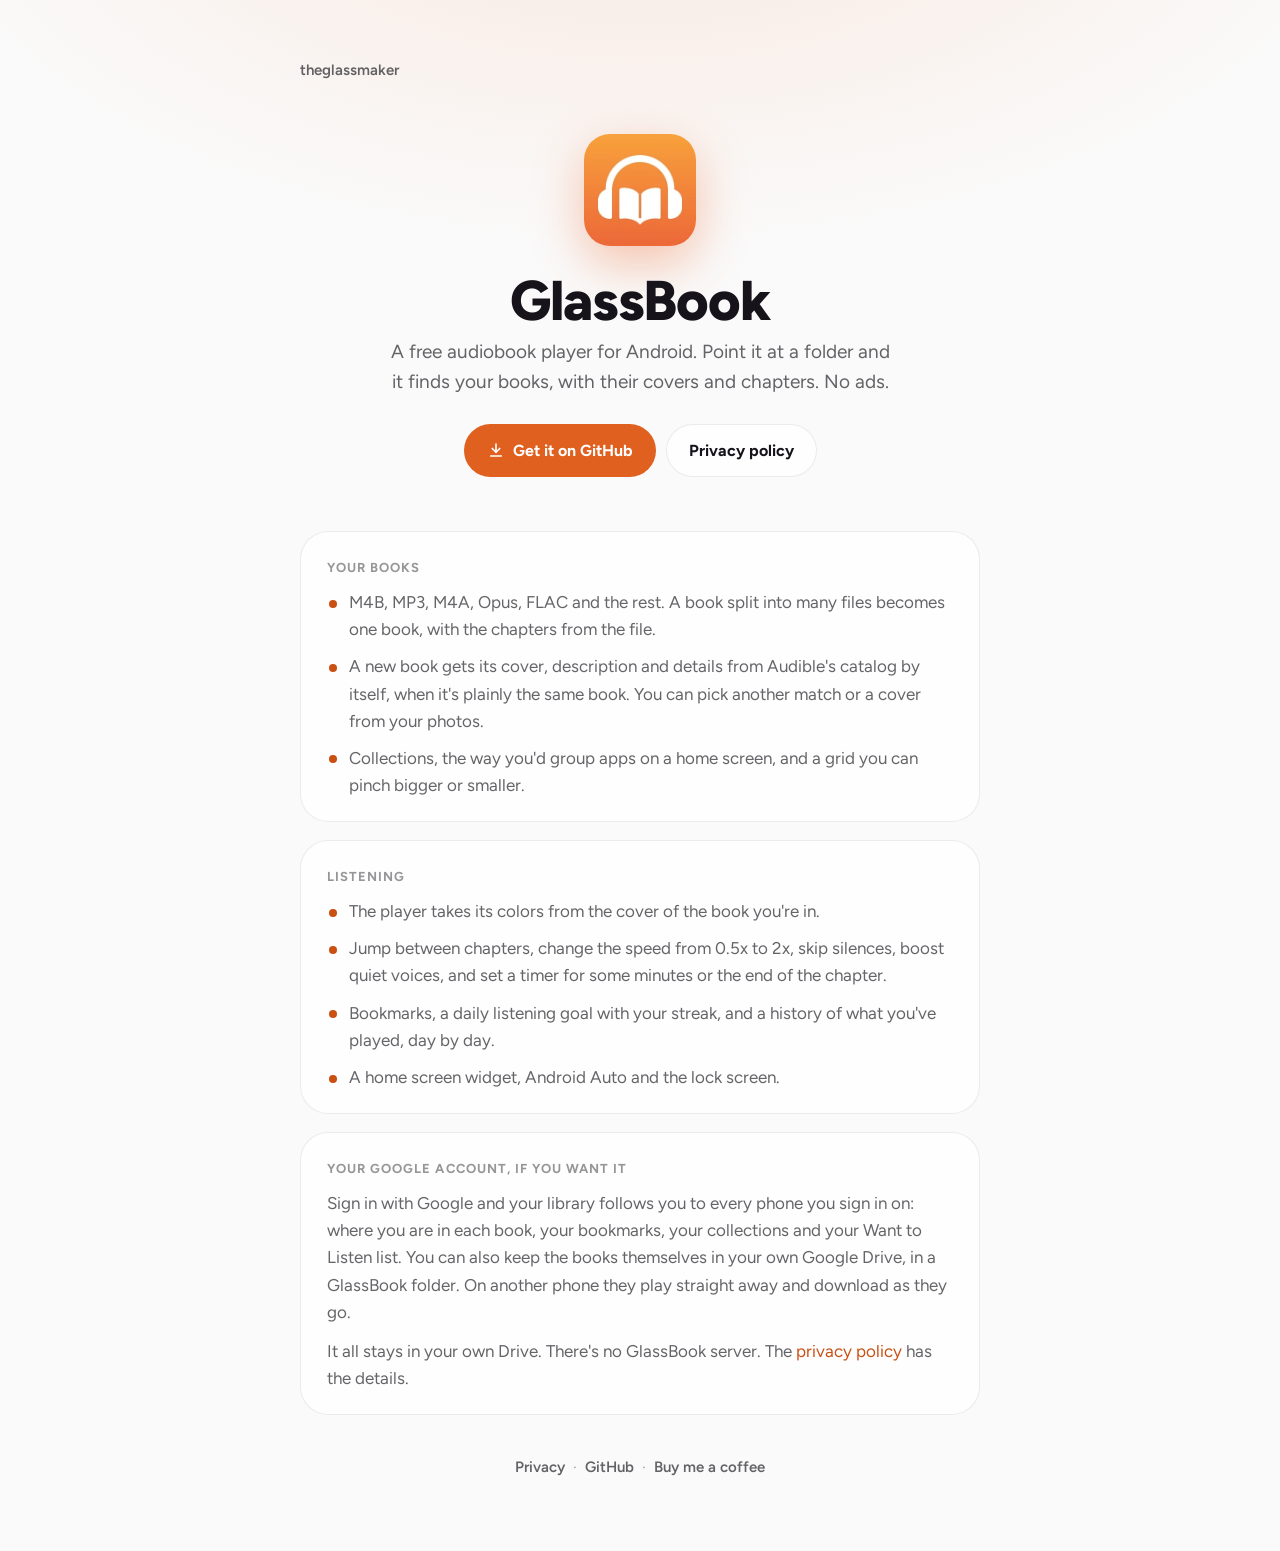
==== glassbook/index.html @ 6db2d1ce "GlassBook home page" ====
<!doctype html>
<html lang="en">
<head>
  <meta charset="utf-8">
  <meta name="viewport" content="width=device-width, initial-scale=1">
  <title>GlassBook</title>
  <meta name="description" content="GlassBook is a free audiobook player for Android. Point it at a folder and it finds your books, with their covers and chapters. No ads.">
  <meta name="theme-color" content="#0e0d11">
  <link rel="icon" href="/favicon.png">
  <meta property="og:type" content="website">
  <meta property="og:url" content="https://anixitea.github.io/glassbook/">
  <meta property="og:title" content="GlassBook">
  <meta property="og:description" content="A free audiobook player for Android. No ads.">
  <meta property="og:image" content="https://anixitea.github.io/glassbook/icon.webp">
  <link rel="preconnect" href="https://fonts.googleapis.com">
  <link rel="preconnect" href="https://fonts.gstatic.com" crossorigin>
  <link href="https://fonts.googleapis.com/css2?family=Figtree:wght@400;600;700;800&display=swap" rel="stylesheet">
  <link rel="stylesheet" href="/style.css">
  <link rel="stylesheet" href="/glassbook/glassbook.css">
</head>
<body>
  <main class="page">
    <a class="back" href="/">theglassmaker</a>

    <div class="hero">
      <img class="icon" src="/glassbook/icon.webp" alt="GlassBook's icon: white headphones over an open book, on orange">
      <h1>GlassBook</h1>
      <p class="lede">A free audiobook player for Android. Point it at a folder and it finds your books, with their covers and chapters. No ads.</p>
      <div class="actions">
        <a class="button primary" href="https://github.com/anixitea/GlassBook-for-Android">
          <svg width="18" height="18" viewBox="0 0 24 24" fill="none" stroke="currentColor" stroke-width="2.2" stroke-linecap="round" stroke-linejoin="round" aria-hidden="true"><path d="M12 4v11"/><path d="m7 10 5 5 5-5"/><path d="M5 20h14"/></svg>
          Get it on GitHub
        </a>
        <a class="button" href="/glassbook/privacy/">Privacy policy</a>
      </div>
    </div>

    <section class="panel">
      <h2>Your books</h2>
      <ul class="features">
        <li>M4B, MP3, M4A, Opus, FLAC and the rest. A book split into many files becomes one book, with the chapters from the file.</li>
        <li>A new book gets its cover, description and details from Audible's catalog by itself, when it's plainly the same book. You can pick another match or a cover from your photos.</li>
        <li>Collections, the way you'd group apps on a home screen, and a grid you can pinch bigger or smaller.</li>
      </ul>
    </section>

    <section class="panel">
      <h2>Listening</h2>
      <ul class="features">
        <li>The player takes its colors from the cover of the book you're in.</li>
        <li>Jump between chapters, change the speed from 0.5x to 2x, skip silences, boost quiet voices, and set a timer for some minutes or the end of the chapter.</li>
        <li>Bookmarks, a daily listening goal with your streak, and a history of what you've played, day by day.</li>
        <li>A home screen widget, Android Auto and the lock screen.</li>
      </ul>
    </section>

    <section class="panel">
      <h2>Your Google account, if you want it</h2>
      <p>Sign in with Google and your library follows you to every phone you sign in on: where you are in each book, your bookmarks, your collections and your Want to Listen list. You can also keep the books themselves in your own Google Drive, in a GlassBook folder. On another phone they play straight away and download as they go.</p>
      <p>It all stays in your own Drive. There's no GlassBook server. The <a href="/glassbook/privacy/">privacy policy</a> has the details.</p>
    </section>

    <footer>
      <a href="/glassbook/privacy/">Privacy</a><span class="dot">·</span><a href="https://github.com/anixitea/GlassBook-for-Android">GitHub</a><span class="dot">·</span><a href="https://buymeacoffee.com/theglassmaker">Buy me a coffee</a>
    </footer>
  </main>
</body>
</html>
---- style.css ----
:root {
  --ground: #0e0d11;
  --glow: rgba(175, 82, 222, 0.30);
  --panel: rgba(255, 255, 255, 0.045);
  --rim: rgba(255, 255, 255, 0.09);
  --ink: #f4f3f7;
  --ink-2: rgba(244, 243, 247, 0.66);
  --ink-3: rgba(244, 243, 247, 0.42);
  --accent: #c27cf0;
  --accent-fill: #af52de;
  --on-accent: #ffffff;
}

@media (prefers-color-scheme: light) {
  :root {
    --ground: #fafafa;
    --glow: rgba(175, 82, 222, 0.16);
    --panel: rgba(255, 255, 255, 0.78);
    --rim: rgba(20, 18, 26, 0.08);
    --ink: #16141a;
    --ink-2: rgba(22, 20, 26, 0.66);
    --ink-3: rgba(22, 20, 26, 0.45);
    --accent: #9b37c3;
    --accent-fill: #9b37c3;
  }
}

* { box-sizing: border-box; }

html { -webkit-text-size-adjust: 100%; }

body {
  margin: 0;
  min-height: 100vh;
  background:
    radial-gradient(1100px 620px at 50% -180px, var(--glow), transparent 70%),
    var(--ground);
  color: var(--ink);
  font-family: "Figtree", system-ui, -apple-system, "Segoe UI", Roboto, sans-serif;
  font-size: 17px;
  line-height: 1.6;
  -webkit-font-smoothing: antialiased;
}

a { color: var(--accent); text-decoration: none; }
a:hover { text-decoration: underline; text-underline-offset: 3px; }

.page {
  max-width: 720px;
  margin: 0 auto;
  padding: 56px 20px 72px;
}

.back {
  display: inline-block;
  margin-bottom: 28px;
  color: var(--ink-2);
  font-weight: 600;
  font-size: 15px;
}

.hero {
  display: flex;
  flex-direction: column;
  align-items: center;
  text-align: center;
  padding: 24px 0 36px;
}

.icon {
  width: 112px;
  height: 112px;
  border-radius: 26px;
  box-shadow: 0 18px 50px rgba(175, 82, 222, 0.35), 0 2px 0 rgba(255, 255, 255, 0.08) inset;
}

h1 {
  margin: 26px 0 6px;
  font-size: clamp(40px, 8vw, 56px);
  line-height: 1.05;
  letter-spacing: -0.02em;
  font-weight: 800;
}

.lede {
  margin: 0;
  max-width: 30em;
  color: var(--ink-2);
  font-size: 19px;
  text-wrap: balance;
}

.actions {
  display: flex;
  flex-wrap: wrap;
  justify-content: center;
  gap: 10px;
  margin-top: 26px;
}

.button {
  display: inline-flex;
  align-items: center;
  gap: 8px;
  padding: 13px 22px;
  border-radius: 999px;
  font-weight: 700;
  font-size: 16px;
  border: 1px solid var(--rim);
  background: var(--panel);
  color: var(--ink);
}
.button:hover { text-decoration: none; filter: brightness(1.08); }
.button.primary {
  background: var(--accent-fill);
  border-color: transparent;
  color: var(--on-accent);
}

.panel {
  background: var(--panel);
  border: 1px solid var(--rim);
  border-radius: 28px;
  padding: 26px 26px 22px;
  margin-top: 18px;
  backdrop-filter: blur(20px);
  -webkit-backdrop-filter: blur(20px);
}

.panel h2 {
  margin: 0 0 10px;
  font-size: 13px;
  letter-spacing: 0.08em;
  text-transform: uppercase;
  color: var(--ink-3);
  font-weight: 700;
}

.panel p { margin: 0 0 12px; color: var(--ink-2); }
.panel p:last-child { margin-bottom: 0; }
.panel strong { color: var(--ink); font-weight: 700; }

.features {
  list-style: none;
  margin: 0;
  padding: 0;
  display: grid;
  gap: 10px;
}
.features li {
  position: relative;
  padding-left: 22px;
  color: var(--ink-2);
}
.features li::before {
  content: "";
  position: absolute;
  left: 2px;
  top: 0.62em;
  width: 8px;
  height: 8px;
  border-radius: 50%;
  background: var(--accent);
}

.apps {
  display: grid;
  gap: 14px;
  margin-top: 8px;
}
.app {
  display: flex;
  align-items: center;
  gap: 18px;
  padding: 18px;
  border-radius: 24px;
  background: var(--panel);
  border: 1px solid var(--rim);
  color: var(--ink);
}
.app:hover { text-decoration: none; filter: brightness(1.06); }
.app img { width: 64px; height: 64px; border-radius: 15px; flex: none; }
.app .name { font-weight: 800; font-size: 20px; line-height: 1.2; }
.app .what { color: var(--ink-2); font-size: 15px; }

.policy h1 {
  font-size: clamp(34px, 7vw, 46px);
  margin-top: 0;
}
.policy .updated { color: var(--ink-3); margin: 0 0 8px; font-size: 15px; }
.policy h3 {
  margin: 18px 0 6px;
  font-size: 17px;
  color: var(--ink);
}
.policy ul { margin: 0 0 12px; padding-left: 20px; color: var(--ink-2); }
.policy li { margin-bottom: 6px; }
.policy code {
  font-size: 0.92em;
  padding: 1px 6px;
  border-radius: 6px;
  background: var(--rim);
  color: var(--ink);
  word-break: break-all;
}

footer {
  margin-top: 40px;
  text-align: center;
  color: var(--ink-3);
  font-size: 15px;
}
footer a { color: var(--ink-2); font-weight: 600; }
footer .dot { margin: 0 8px; }

@media (max-width: 480px) {
  .page { padding-top: 36px; }
  .panel { padding: 22px 20px 18px; border-radius: 24px; }
}
---- glassbook/glassbook.css ----
/* GlassBook's pages: the site's look, in GlassBook's orange rather than GlassCast's purple. */
:root {
  --glow: rgba(240, 118, 52, 0.28);
  --accent: #ffa25c;
  --accent-fill: #ec6a30;
  --on-accent: #ffffff;
}

@media (prefers-color-scheme: light) {
  :root {
    --glow: rgba(240, 118, 52, 0.15);
    --accent: #c94f12;
    --accent-fill: #e0601f;
  }
}

.icon {
  box-shadow: 0 18px 50px rgba(236, 106, 48, 0.38), 0 2px 0 rgba(255, 255, 255, 0.08) inset;
}
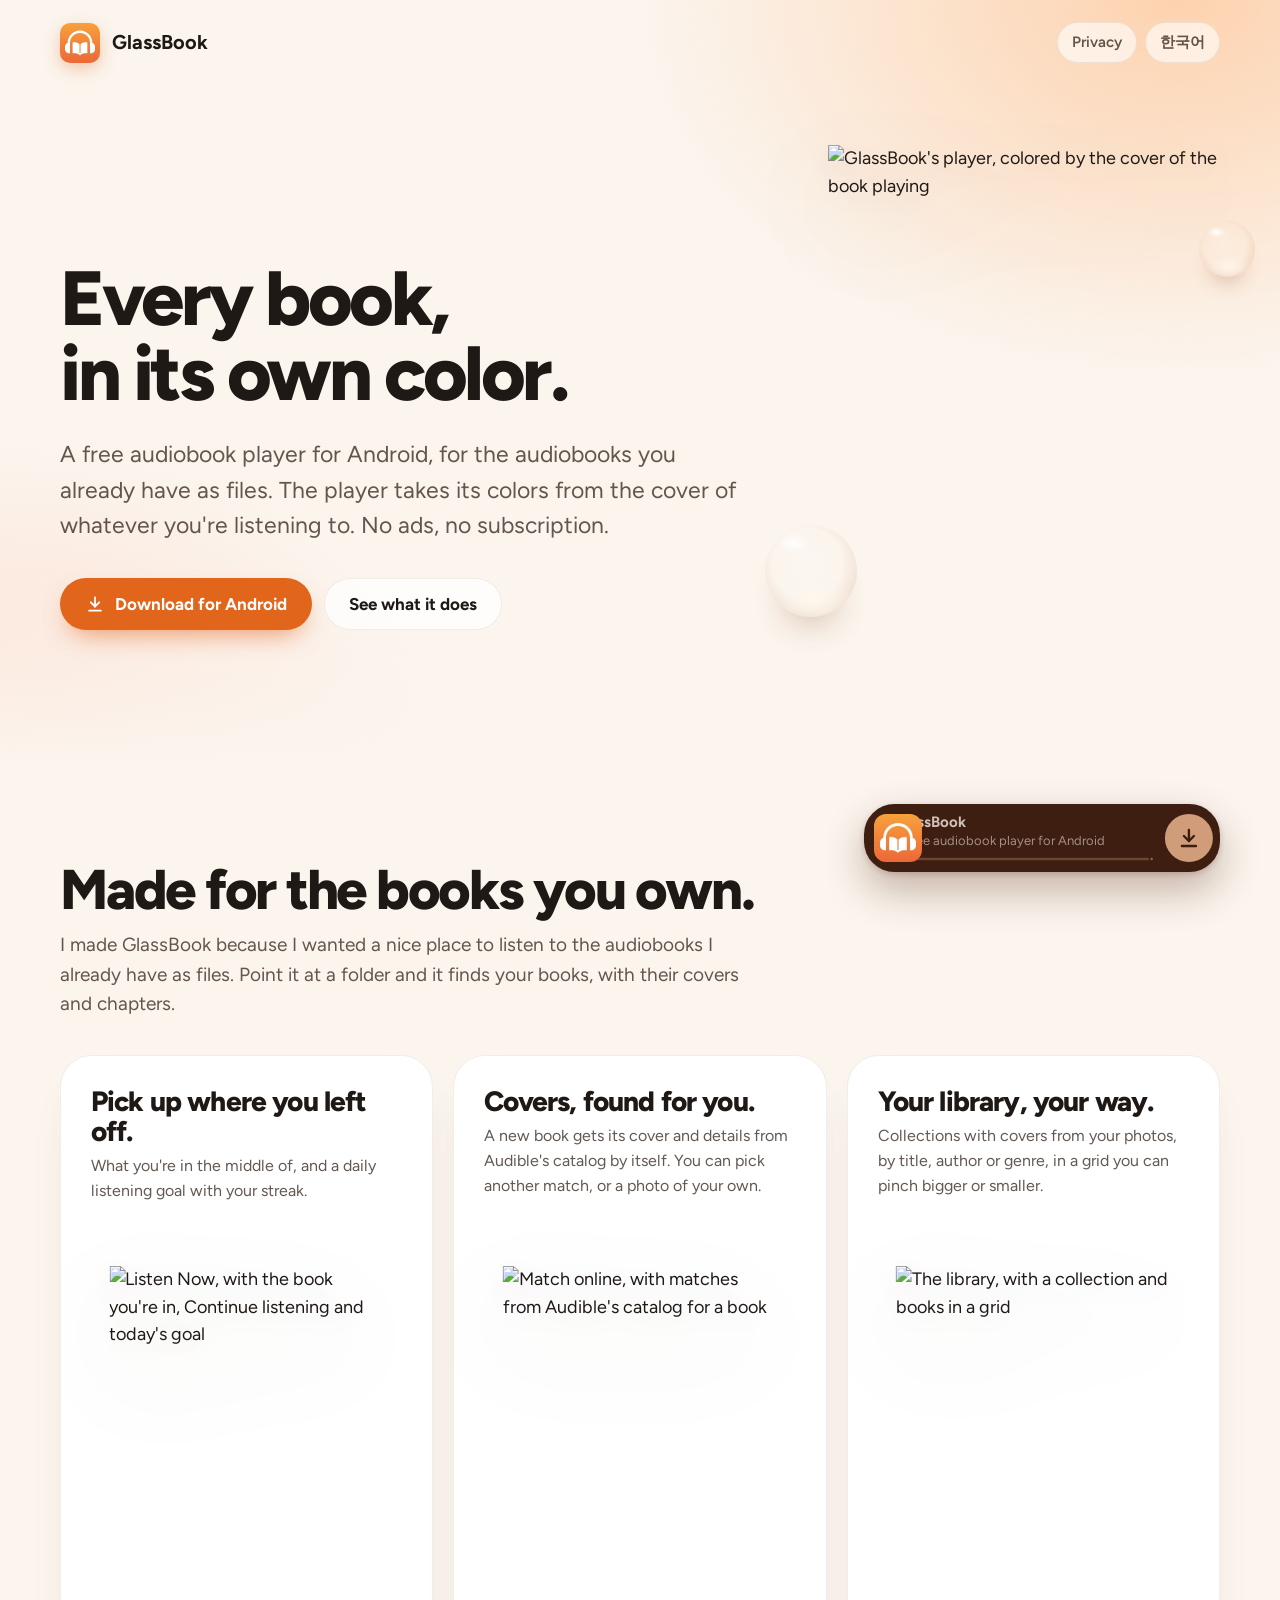
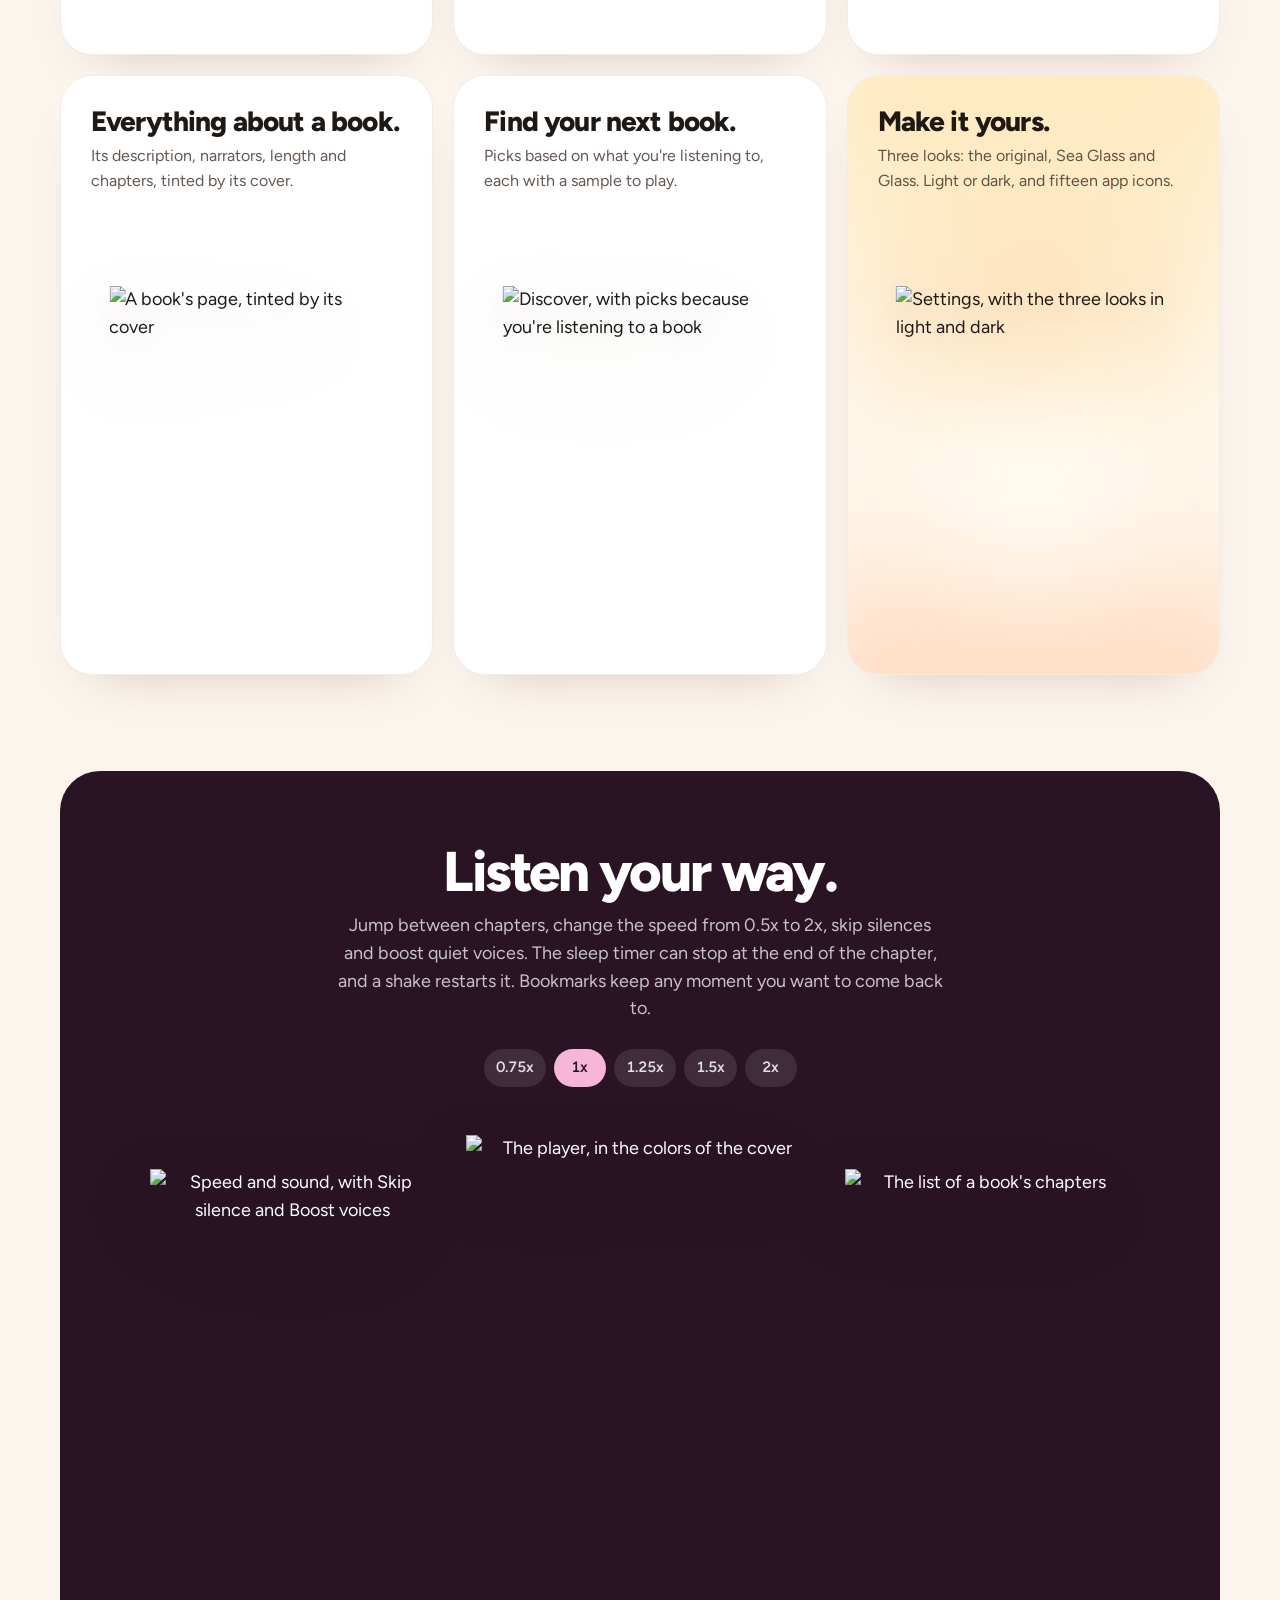
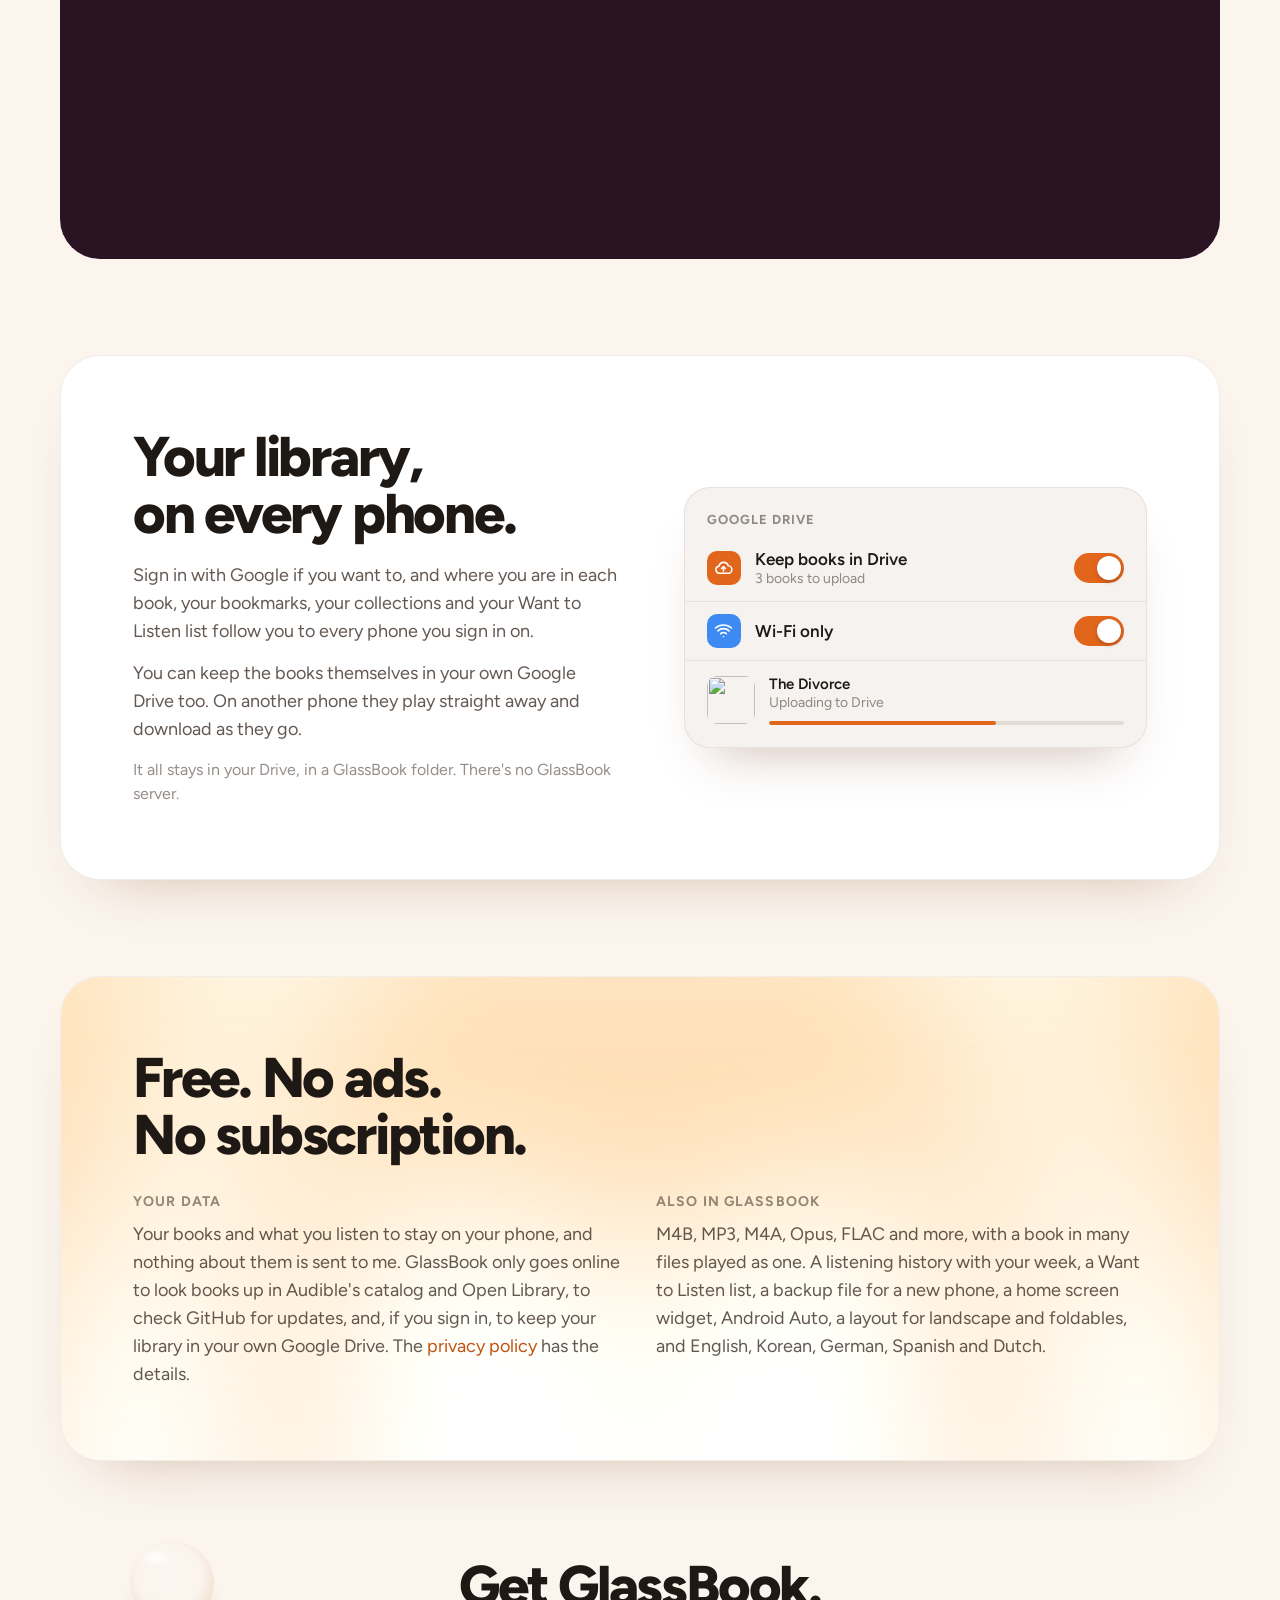
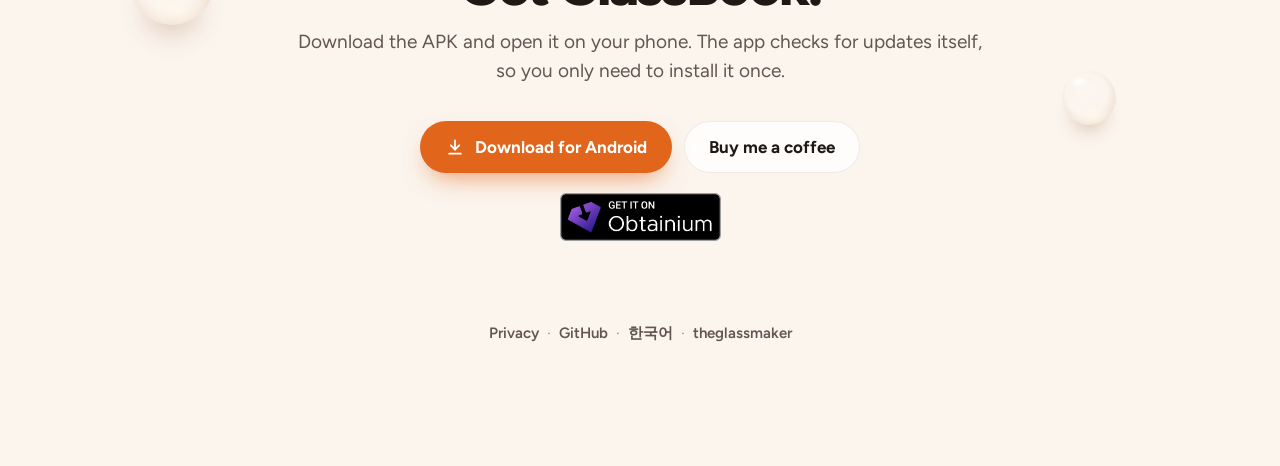
==== commit 486b1952: "GlassBook page: the campaign look" ====
--- a/glassbook/index.html
+++ b/glassbook/index.html
@@ -3,66 +3,204 @@
 <head>
   <meta charset="utf-8">
   <meta name="viewport" content="width=device-width, initial-scale=1">
-  <title>GlassBook</title>
-  <meta name="description" content="GlassBook is a free audiobook player for Android. Point it at a folder and it finds your books, with their covers and chapters. No ads.">
-  <meta name="theme-color" content="#0e0d11">
-  <link rel="icon" href="/favicon.png">
+  <title>GlassBook: every book, in its own color</title>
+  <meta name="description" content="GlassBook is a free audiobook player for Android, for the audiobooks you already have as files. The player takes its colors from the cover. No ads, no subscription.">
+  <meta name="theme-color" content="#fbf5ee">
+  <link rel="icon" href="/glassbook/icon.webp">
+  <link rel="alternate" hreflang="en" href="https://anixitea.github.io/glassbook/">
+  <link rel="alternate" hreflang="ko" href="https://anixitea.github.io/glassbook/ko/">
   <meta property="og:type" content="website">
   <meta property="og:url" content="https://anixitea.github.io/glassbook/">
-  <meta property="og:title" content="GlassBook">
-  <meta property="og:description" content="A free audiobook player for Android. No ads.">
-  <meta property="og:image" content="https://anixitea.github.io/glassbook/icon.webp">
+  <meta property="og:title" content="GlassBook: every book, in its own color">
+  <meta property="og:description" content="A free audiobook player for Android. No ads, no subscription.">
+  <meta property="og:image" content="https://anixitea.github.io/glassbook/og-en.jpg">
+  <meta property="og:image:width" content="1200">
+  <meta property="og:image:height" content="630">
+  <meta name="twitter:card" content="summary_large_image">
   <link rel="preconnect" href="https://fonts.googleapis.com">
   <link rel="preconnect" href="https://fonts.gstatic.com" crossorigin>
-  <link href="https://fonts.googleapis.com/css2?family=Figtree:wght@400;600;700;800&display=swap" rel="stylesheet">
-  <link rel="stylesheet" href="/style.css">
-  <link rel="stylesheet" href="/glassbook/glassbook.css">
+  <link href="https://fonts.googleapis.com/css2?family=Figtree:wght@400;500;600;700;800&display=swap" rel="stylesheet">
+  <link rel="stylesheet" href="/glassbook/campaign.css">
 </head>
 <body>
-  <main class="page">
-    <a class="back" href="/">theglassmaker</a>
-
-    <div class="hero">
-      <img class="icon" src="/glassbook/icon.webp" alt="GlassBook's icon: white headphones over an open book, on orange">
-      <h1>GlassBook</h1>
-      <p class="lede">A free audiobook player for Android. Point it at a folder and it finds your books, with their covers and chapters. No ads.</p>
+  <header class="hero">
+    <img class="glow" src="/glassbook/shots/player.webp" alt="" aria-hidden="true">
+    <div class="wrap">
+      <div class="top">
+        <a class="brand" href="/"><img src="/glassbook/icon.webp" alt="">GlassBook</a>
+        <nav aria-label="Site">
+          <a class="wide-only" href="/glassbook/privacy/">Privacy</a>
+          <a href="/glassbook/ko/" lang="ko" hreflang="ko">한국어</a>
+        </nav>
+      </div>
+      <div class="hero-grid">
+        <div class="hero-copy">
+          <h1>Every book,<br>in its own color.</h1>
+          <p class="lede">A free audiobook player for Android, for the audiobooks you already have as files. The player takes its colors from the cover of whatever you're listening to. No ads, no subscription.</p>
+          <div class="actions">
+            <a class="button primary" href="https://github.com/anixitea/GlassBook-for-Android/releases/latest">
+              <svg viewBox="0 0 24 24" fill="none" stroke="currentColor" stroke-width="2.2" stroke-linecap="round" stroke-linejoin="round" aria-hidden="true"><path d="M12 4v11"/><path d="m7 10 5 5 5-5"/><path d="M5 20h14"/></svg>
+              Download for Android
+            </a>
+            <a class="button" href="#features">See what it does</a>
+          </div>
+        </div>
+        <div class="hero-phone">
+          <span class="bubble one" aria-hidden="true"></span>
+          <span class="bubble two slow" aria-hidden="true"></span>
+          <img class="phone" src="/glassbook/shots/player.webp" alt="GlassBook's player, colored by the cover of the book playing" width="800" height="1666">
+        </div>
+      </div>
+    </div>
+  </header>
+
+  <main class="wrap">
+    <section class="section" id="features">
+      <h2>Made for the books you own.</h2>
+      <p class="intro">I made GlassBook because I wanted a nice place to listen to the audiobooks I already have as files. Point it at a folder and it finds your books, with their covers and chapters.</p>
+      <div class="cards">
+        <article class="card">
+          <img class="glow" src="/glassbook/shots/listen.webp" alt="" aria-hidden="true">
+          <div class="text">
+            <h3>Pick up where you left off.</h3>
+            <p>What you're in the middle of, and a daily listening goal with your streak.</p>
+          </div>
+          <img class="phone" src="/glassbook/shots/listen.webp" alt="Listen Now, with the book you're in, Continue listening and today's goal" width="600" height="1249" loading="lazy">
+        </article>
+        <article class="card">
+          <img class="glow" src="/glassbook/shots/match.webp" alt="" aria-hidden="true">
+          <div class="text">
+            <h3>Covers, found for you.</h3>
+            <p>A new book gets its cover and details from Audible's catalog by itself. You can pick another match, or a photo of your own.</p>
+          </div>
+          <img class="phone" src="/glassbook/shots/match.webp" alt="Match online, with matches from Audible's catalog for a book" width="600" height="1249" loading="lazy">
+        </article>
+        <article class="card">
+          <img class="glow" src="/glassbook/shots/library.webp" alt="" aria-hidden="true">
+          <div class="text">
+            <h3>Your library, your way.</h3>
+            <p>Collections with covers from your photos, by title, author or genre, in a grid you can pinch bigger or smaller.</p>
+          </div>
+          <img class="phone" src="/glassbook/shots/library.webp" alt="The library, with a collection and books in a grid" width="600" height="1249" loading="lazy">
+        </article>
+        <article class="card">
+          <img class="glow" src="/glassbook/shots/book2.webp" alt="" aria-hidden="true">
+          <div class="text">
+            <h3>Everything about a book.</h3>
+            <p>Its description, narrators, length and chapters, tinted by its cover.</p>
+          </div>
+          <img class="phone" src="/glassbook/shots/book2.webp" alt="A book's page, tinted by its cover" width="600" height="1249" loading="lazy">
+        </article>
+        <article class="card">
+          <img class="glow" src="/glassbook/shots/discover.webp" alt="" aria-hidden="true">
+          <div class="text">
+            <h3>Find your next book.</h3>
+            <p>Picks based on what you're listening to, each with a sample to play.</p>
+          </div>
+          <img class="phone" src="/glassbook/shots/discover.webp" alt="Discover, with picks because you're listening to a book" width="600" height="1249" loading="lazy">
+        </article>
+        <article class="card">
+          <img class="glow" src="/glassbook/icon.webp" alt="" aria-hidden="true">
+          <div class="text">
+            <h3>Make it yours.</h3>
+            <p>Three looks: the original, Sea Glass and Glass. Light or dark, and fifteen app icons.</p>
+          </div>
+          <img class="phone" src="/glassbook/shots/settings.webp" alt="Settings, with the three looks in light and dark" width="600" height="1249" loading="lazy">
+        </article>
+      </div>
+    </section>
+
+    <section class="trio" id="listening">
+      <img class="glow" src="/glassbook/shots/speed.webp" alt="" aria-hidden="true">
+      <h2>Listen your way.</h2>
+      <p>Jump between chapters, change the speed from 0.5x to 2x, skip silences and boost quiet voices. The sleep timer can stop at the end of the chapter, and a shake restarts it. Bookmarks keep any moment you want to come back to.</p>
+      <div class="speeds" aria-hidden="true"><span>0.75x</span><span class="on">1x</span><span>1.25x</span><span>1.5x</span><span>2x</span></div>
+      <div class="trio-phones">
+        <img class="phone side" src="/glassbook/shots/speed.webp" alt="Speed and sound, with Skip silence and Boost voices" width="600" height="1249" loading="lazy">
+        <img class="phone" src="/glassbook/shots/player2.webp" alt="The player, in the colors of the cover" width="600" height="1249" loading="lazy">
+        <img class="phone side" src="/glassbook/shots/chapters.webp" alt="The list of a book's chapters" width="600" height="1249" loading="lazy">
+      </div>
+    </section>
+
+    <section class="sync" id="google">
+      <img class="glow" src="/glassbook/shots/book.webp" alt="" aria-hidden="true">
+      <div>
+        <h2>Your library,<br>on every phone.</h2>
+        <p>Sign in with Google if you want to, and where you are in each book, your bookmarks, your collections and your Want to Listen list follow you to every phone you sign in on.</p>
+        <p>You can keep the books themselves in your own Google Drive too. On another phone they play straight away and download as they go.</p>
+        <p class="note">It all stays in your Drive, in a GlassBook folder. There's no GlassBook server.</p>
+      </div>
+      <div class="drive" aria-hidden="true">
+        <div class="drive-label">GOOGLE DRIVE</div>
+        <div class="drive-row">
+          <span class="drive-icon"><svg viewBox="0 0 24 24" fill="none" stroke="currentColor" stroke-width="2" stroke-linecap="round" stroke-linejoin="round"><path d="M7 18a4.5 4.5 0 0 1-.6-8.96A6 6 0 0 1 18 8.5a4.75 4.75 0 0 1-.5 9.5z"/><path d="M12 15v-5"/><path d="m9.5 12 2.5-2.5 2.5 2.5"/></svg></span>
+          <span class="drive-text"><strong>Keep books in Drive</strong><small>3 books to upload</small></span>
+          <span class="drive-switch"></span>
+        </div>
+        <div class="drive-row">
+          <span class="drive-icon blue"><svg viewBox="0 0 24 24" fill="none" stroke="currentColor" stroke-width="2" stroke-linecap="round" stroke-linejoin="round"><path d="M2 8.8a15 15 0 0 1 20 0"/><path d="M5 12.5a10 10 0 0 1 14 0"/><path d="M8.5 16a5 5 0 0 1 7 0"/><path d="M12 19.5h.01"/></svg></span>
+          <span class="drive-text"><strong>Wi-Fi only</strong></span>
+          <span class="drive-switch"></span>
+        </div>
+        <div class="drive-book">
+          <img src="/glassbook/shots/cover.webp" alt="" width="48" height="48">
+          <span class="drive-text"><strong>The Divorce</strong><small>Uploading to Drive</small><span class="drive-bar"><span></span></span></span>
+        </div>
+      </div>
+    </section>
+
+    <section class="free">
+      <img class="glow" src="/glassbook/icon.webp" alt="" aria-hidden="true">
+      <h2>Free. No ads.<br>No subscription.</h2>
+      <div class="columns">
+        <div>
+          <h3>Your data</h3>
+          <p>Your books and what you listen to stay on your phone, and nothing about them is sent to me. GlassBook only goes online to look books up in Audible's catalog and Open Library, to check GitHub for updates, and, if you sign in, to keep your library in your own Google Drive. The <a href="/glassbook/privacy/">privacy policy</a> has the details.</p>
+        </div>
+        <div>
+          <h3>Also in GlassBook</h3>
+          <p>M4B, MP3, M4A, Opus, FLAC and more, with a book in many files played as one. A listening history with your week, a Want to Listen list, a backup file for a new phone, a home screen widget, Android Auto, a layout for landscape and foldables, and English, Korean, German, Spanish and Dutch.</p>
+        </div>
+      </div>
+    </section>
+
+    <section class="install">
+      <span class="bubble one" aria-hidden="true"></span>
+      <span class="bubble two slow" aria-hidden="true"></span>
+      <h2>Get GlassBook.</h2>
+      <p class="intro">Download the APK and open it on your phone. The app checks for updates itself, so you only need to install it once.</p>
       <div class="actions">
-        <a class="button primary" href="https://github.com/anixitea/GlassBook-for-Android">
-          <svg width="18" height="18" viewBox="0 0 24 24" fill="none" stroke="currentColor" stroke-width="2.2" stroke-linecap="round" stroke-linejoin="round" aria-hidden="true"><path d="M12 4v11"/><path d="m7 10 5 5 5-5"/><path d="M5 20h14"/></svg>
-          Get it on GitHub
+        <a class="button primary" href="https://github.com/anixitea/GlassBook-for-Android/releases/latest">
+          <svg viewBox="0 0 24 24" fill="none" stroke="currentColor" stroke-width="2.2" stroke-linecap="round" stroke-linejoin="round" aria-hidden="true"><path d="M12 4v11"/><path d="m7 10 5 5 5-5"/><path d="M5 20h14"/></svg>
+          Download for Android
         </a>
-        <a class="button" href="/glassbook/privacy/">Privacy policy</a>
-      </div>
-    </div>
-
-    <section class="panel">
-      <h2>Your books</h2>
-      <ul class="features">
-        <li>M4B, MP3, M4A, Opus, FLAC and the rest. A book split into many files becomes one book, with the chapters from the file.</li>
-        <li>A new book gets its cover, description and details from Audible's catalog by itself, when it's plainly the same book. You can pick another match or a cover from your photos.</li>
-        <li>Collections, the way you'd group apps on a home screen, and a grid you can pinch bigger or smaller.</li>
-      </ul>
-    </section>
-
-    <section class="panel">
-      <h2>Listening</h2>
-      <ul class="features">
-        <li>The player takes its colors from the cover of the book you're in.</li>
-        <li>Jump between chapters, change the speed from 0.5x to 2x, skip silences, boost quiet voices, and set a timer for some minutes or the end of the chapter.</li>
-        <li>Bookmarks, a daily listening goal with your streak, and a history of what you've played, day by day.</li>
-        <li>A home screen widget, Android Auto and the lock screen.</li>
-      </ul>
-    </section>
-
-    <section class="panel">
-      <h2>Your Google account, if you want it</h2>
-      <p>Sign in with Google and your library follows you to every phone you sign in on: where you are in each book, your bookmarks, your collections and your Want to Listen list. You can also keep the books themselves in your own Google Drive, in a GlassBook folder. On another phone they play straight away and download as they go.</p>
-      <p>It all stays in your own Drive. There's no GlassBook server. The <a href="/glassbook/privacy/">privacy policy</a> has the details.</p>
-    </section>
-
-    <footer>
-      <a href="/glassbook/privacy/">Privacy</a><span class="dot">·</span><a href="https://github.com/anixitea/GlassBook-for-Android">GitHub</a><span class="dot">·</span><a href="https://buymeacoffee.com/theglassmaker">Buy me a coffee</a>
-    </footer>
+        <a class="button" href="https://buymeacoffee.com/theglassmaker">Buy me a coffee</a>
+      </div>
+      <a class="store-badge" href="https://apps.obtainium.imranr.dev/redirect?r=obtainium://app/%7B%22id%22%3A%22com.glassbook.app%22%2C%22url%22%3A%22https%3A%2F%2Fgithub.com%2Fanixitea%2FGlassBook-for-Android%22%2C%22author%22%3A%22anixitea%22%2C%22name%22%3A%22GlassBook%22%7D"><img src="/glasscast/obtainium.png" alt="Get it on Obtainium" width="161" height="48"></a>
+    </section>
   </main>
+
+  <footer class="wrap">
+    <a href="/glassbook/privacy/">Privacy</a><span class="dot">·</span><a href="https://github.com/anixitea/GlassBook-for-Android">GitHub</a><span class="dot">·</span><a href="/glassbook/ko/" lang="ko">한국어</a><span class="dot">·</span><a href="/">theglassmaker</a>
+  </footer>
+
+  <div class="mini" id="mini">
+    <div class="mini-shadow" aria-hidden="true"></div>
+    <div class="mini-bg" aria-hidden="true"></div>
+    <a class="mini-card" href="https://github.com/anixitea/GlassBook-for-Android/releases/latest" aria-label="Download GlassBook for Android">
+      <span class="mini-row">
+        <span class="mini-text">
+          <span class="mini-title latin">GlassBook</span>
+          <span class="mini-sub">A free audiobook player for Android</span>
+          <svg class="mini-wave" aria-hidden="true"><path class="played"/><line class="rest" y1="4" y2="4"/><circle class="dot" cy="4" r="1.3"/></svg>
+        </span>
+        <span class="mini-button" aria-hidden="true"><svg viewBox="0 0 24 24" fill="none" stroke="currentColor" stroke-width="2.4" stroke-linecap="round" stroke-linejoin="round"><path d="M12 4v11"/><path d="m7 10 5 5 5-5"/><path d="M5 20h14"/></svg></span>
+      </span>
+    </a>
+    <img class="mini-art" src="/glassbook/icon.webp" alt="" width="48" height="48">
+    <svg class="mini-ring" aria-hidden="true"><path class="track"/><path class="arc"/></svg>
+    <button class="mini-bubble" type="button" aria-label="Show the download" hidden></button>
+  </div>
+  <script src="/glasscast/mini.js" defer></script>
 </body>
 </html>
--- a/glassbook/campaign.css
+++ b/glassbook/campaign.css
@@ -0,0 +1,469 @@
+/* GlassBook's page. GlassCast's page is dark; this one is warm and light in
+   every theme, like GlassBook's pictures: cream and orange, glass bubbles,
+   and each phone over a soft blur of itself, the way the app's player sits
+   over its cover. */
+
+:root {
+  --ground: #fbf5ee;
+  --card: #ffffff;
+  --rim: rgba(96, 56, 24, 0.09);
+  --ink: #1f1915;
+  --ink-2: rgba(44, 30, 22, 0.74);
+  --ink-3: rgba(44, 30, 22, 0.5);
+  --accent: #c4500f;
+  --accent-fill: #e2651c;
+  color-scheme: light;
+}
+
+* { box-sizing: border-box; }
+html { -webkit-text-size-adjust: 100%; }
+
+body {
+  margin: 0;
+  background: var(--ground);
+  color: var(--ink);
+  font-family: "Figtree", system-ui, -apple-system, "Segoe UI", sans-serif;
+  font-size: 18px;
+  line-height: 1.55;
+  -webkit-font-smoothing: antialiased;
+  overflow-x: hidden;
+}
+body.ko {
+  font-family: "Pretendard Variable", "Pretendard", system-ui, -apple-system, sans-serif;
+  word-break: keep-all;
+  line-height: 1.65;
+}
+.latin { font-family: "Figtree", system-ui, sans-serif; }
+
+a { color: var(--accent); text-decoration: none; }
+a:hover { text-decoration: underline; text-underline-offset: 3px; }
+
+.wrap { width: min(1160px, 100% - 40px); margin: 0 auto; }
+
+/* The blur behind a picture: the picture itself, softened and lightened. */
+.glow {
+  position: absolute;
+  inset: -20%;
+  width: 140%;
+  height: 140%;
+  object-fit: cover;
+  filter: blur(90px) saturate(1.7) brightness(1.12);
+  opacity: 0.4;
+  pointer-events: none;
+  user-select: none;
+}
+
+.phone { display: block; width: 100%; height: auto; filter: drop-shadow(0 36px 50px rgba(110, 50, 15, 0.22)) drop-shadow(0 8px 14px rgba(110, 50, 15, 0.1)); }
+
+/* A glass bubble, like the ones in the pictures. Only for show. */
+.bubble {
+  position: absolute;
+  z-index: 0;
+  border-radius: 50%;
+  pointer-events: none;
+  background:
+    radial-gradient(ellipse 17% 10% at 31% 20%, rgba(255, 255, 255, 1), rgba(255, 255, 255, 0)),
+    radial-gradient(ellipse 42% 22% at 55% 83%, rgba(255, 248, 236, 0.8), rgba(255, 255, 255, 0)),
+    radial-gradient(circle at 46% 42%, rgba(255, 255, 255, 0.18) 0%, rgba(255, 255, 255, 0) 48%, rgba(200, 130, 90, 0.16) 72%, rgba(150, 90, 60, 0.36) 89%, rgba(255, 255, 255, 1) 95.5%, rgba(255, 255, 255, 0.55) 100%);
+  box-shadow: 0 0.3em 0.34em -0.22em rgba(140, 70, 30, 0.3);
+  animation: bob 9s ease-in-out infinite;
+}
+.bubble.slow { animation-duration: 13s; animation-delay: -4s; }
+@keyframes bob {
+  0%, 100% { transform: translateY(0); }
+  50% { transform: translateY(-10px); }
+}
+
+/* ---- top bar ---- */
+.top {
+  position: relative;
+  z-index: 2;
+  display: flex;
+  align-items: center;
+  justify-content: space-between;
+  gap: 16px;
+  padding: 22px 0;
+}
+.brand { display: inline-flex; align-items: center; gap: 12px; color: var(--ink); font-weight: 700; font-size: 20px; }
+.brand:hover { text-decoration: none; }
+.brand img { width: 40px; height: 40px; border-radius: 10px; box-shadow: 0 6px 16px rgba(226, 101, 28, 0.3); }
+.top nav { display: flex; gap: 8px; flex-wrap: wrap; justify-content: flex-end; }
+.top nav a {
+  color: var(--ink-2);
+  font-weight: 600;
+  font-size: 15px;
+  padding: 8px 14px;
+  border-radius: 999px;
+  border: 1px solid var(--rim);
+  background: rgba(255, 255, 255, 0.6);
+}
+.top nav a:hover { color: var(--ink); text-decoration: none; }
+
+/* ---- hero ---- */
+.hero {
+  position: relative;
+  overflow: hidden;
+  isolation: isolate;
+  background:
+    radial-gradient(60% 70% at 92% 0%, rgba(255, 176, 112, 0.5), rgba(255, 176, 112, 0) 70%),
+    radial-gradient(50% 60% at 0% 100%, rgba(255, 190, 168, 0.45), rgba(255, 190, 168, 0) 70%);
+}
+.hero .glow { z-index: -1; opacity: 0.32; left: 30%; inset-inline-end: -30%; }
+/* The hero settles into the page instead of stopping at a line. */
+.hero::after {
+  content: "";
+  position: absolute;
+  left: 0;
+  right: 0;
+  bottom: 0;
+  height: 200px;
+  background: linear-gradient(to bottom, rgba(251, 245, 238, 0), var(--ground));
+  pointer-events: none;
+}
+.hero-grid {
+  display: grid;
+  grid-template-columns: minmax(0, 1.3fr) minmax(0, 0.7fr);
+  align-items: center;
+  gap: 40px;
+  padding: 40px 0 0;
+}
+.hero h1 {
+  margin: 0;
+  font-size: clamp(46px, 6vw, 82px);
+  line-height: 0.98;
+  letter-spacing: -0.045em;
+  font-weight: 800;
+}
+.ko .hero h1 { line-height: 1.14; letter-spacing: -0.04em; font-size: clamp(42px, 5.6vw, 76px); }
+.hero .lede { margin: 26px 0 0; font-size: clamp(19px, 2vw, 23px); color: var(--ink-2); max-width: 30em; }
+.actions { display: flex; flex-wrap: wrap; gap: 12px; margin-top: 34px; }
+.button {
+  display: inline-flex;
+  align-items: center;
+  gap: 10px;
+  min-height: 52px;
+  padding: 0 24px;
+  border-radius: 999px;
+  font-weight: 700;
+  font-size: 17px;
+  color: var(--ink);
+  border: 1px solid var(--rim);
+  background: rgba(255, 255, 255, 0.75);
+}
+.button:hover { text-decoration: none; filter: brightness(1.04); }
+.button.primary {
+  background: var(--accent-fill);
+  border-color: transparent;
+  color: #fff;
+  box-shadow: 0 12px 26px -10px rgba(226, 101, 28, 0.7);
+}
+.button svg { width: 20px; height: 20px; }
+.hero-phone { position: relative; height: 640px; }
+.hero-copy { position: relative; z-index: 1; }
+.hero-phone .phone { position: relative; z-index: 1; width: min(400px, 100%); margin: 20px auto 0; }
+.hero-phone .bubble.one { left: -16%; top: 400px; width: 92px; height: 92px; font-size: 92px; z-index: 2; }
+.hero-phone .bubble.two { right: -9%; top: 96px; width: 56px; height: 56px; font-size: 56px; z-index: 2; }
+
+/* ---- feature cards ---- */
+.section { padding: 96px 0 0; }
+.section h2, .free h2, .sync h2, .install h2, .trio h2 {
+  margin: 0 0 12px;
+  font-size: clamp(34px, 4.6vw, 56px);
+  line-height: 1.02;
+  letter-spacing: -0.04em;
+  font-weight: 800;
+}
+.ko .section h2, .ko .free h2, .ko .sync h2, .ko .install h2, .ko .trio h2 { line-height: 1.2; letter-spacing: -0.035em; }
+.section .intro, .install .intro { margin: 0 0 36px; color: var(--ink-2); max-width: 36em; font-size: 19px; }
+
+.cards { display: grid; grid-template-columns: repeat(3, minmax(0, 1fr)); gap: 20px; }
+.card {
+  position: relative;
+  overflow: hidden;
+  isolation: isolate;
+  height: 600px;
+  border-radius: 32px;
+  background: var(--card);
+  border: 1px solid var(--rim);
+  box-shadow: 0 24px 50px -36px rgba(110, 50, 15, 0.35);
+}
+.card .glow { z-index: -1; opacity: 0.3; }
+.card .text { position: relative; padding: 30px 30px 0; }
+.card h3 { margin: 0 0 8px; font-size: 28px; line-height: 1.08; letter-spacing: -0.03em; font-weight: 800; }
+.ko .card h3 { line-height: 1.28; }
+.card p { margin: 0; color: var(--ink-2); font-size: 16px; }
+.card .phone { position: absolute; left: 50%; top: 210px; width: 74%; transform: translateX(-50%); }
+
+/* ---- Listen your way: the one dark panel, the colors of the player. Three
+   phones rise from its bottom edge, the player raised in the middle. ---- */
+.trio {
+  position: relative;
+  overflow: hidden;
+  isolation: isolate;
+  margin-top: 96px;
+  border-radius: 40px;
+  background: #2a1424;
+  color: #fff;
+  color-scheme: dark;
+  padding: clamp(36px, 6vw, 72px) clamp(20px, 5vw, 64px) 0;
+  text-align: center;
+}
+.trio .glow { z-index: -1; opacity: 0.75; filter: blur(100px) saturate(1.5) brightness(0.7); }
+.trio p { max-width: 34em; margin: 0 auto; color: rgba(255, 255, 255, 0.74); }
+/* The speed row from the Speed & sound panel. */
+.speeds { display: inline-flex; flex-wrap: wrap; justify-content: center; gap: 8px; margin-top: 26px; }
+.speeds span {
+  min-width: 52px;
+  padding: 7px 12px;
+  border-radius: 999px;
+  background: rgba(255, 255, 255, 0.1);
+  color: rgba(255, 255, 255, 0.85);
+  font-size: 15px;
+  font-weight: 600;
+  font-variant-numeric: tabular-nums;
+}
+.speeds span.on { background: #f6b6d8; color: #2a1424; }
+.trio-phones {
+  display: grid;
+  grid-template-columns: minmax(0, 1fr) minmax(0, 1.22fr) minmax(0, 1fr);
+  gap: clamp(10px, 2.4vw, 32px);
+  align-items: start;
+  max-width: 980px;
+  /* As tall as most of the middle phone: the panel's edge cuts them all. */
+  aspect-ratio: 1 / 0.62;
+  margin: clamp(32px, 4vw, 48px) auto 0;
+}
+.trio-phones .phone { filter: drop-shadow(0 30px 40px rgba(0, 0, 0, 0.4)); }
+.trio-phones .phone.side { margin-top: 12%; }
+
+/* ---- Google: what syncs, beside the app's Google Drive settings, with a
+   book going up to Drive. Still for reduced motion. ---- */
+.sync, .free {
+  position: relative;
+  overflow: hidden;
+  isolation: isolate;
+  margin-top: 96px;
+  border-radius: 40px;
+  border: 1px solid var(--rim);
+  background: var(--card);
+  padding: clamp(32px, 6vw, 72px);
+  box-shadow: 0 30px 60px -44px rgba(110, 50, 15, 0.4);
+}
+.sync {
+  display: grid;
+  grid-template-columns: minmax(0, 1.05fr) minmax(0, 1fr);
+  gap: clamp(28px, 5vw, 64px);
+  align-items: center;
+}
+.sync .glow, .free .glow { z-index: -1; opacity: 0.28; }
+.sync h2 { margin-bottom: 20px; }
+.sync p { margin: 0 0 14px; color: var(--ink-2); }
+.sync .note { margin: 0; color: var(--ink-3); font-size: 16px; }
+
+.drive {
+  min-width: 0;
+  border-radius: 26px;
+  padding: 6px 0;
+  background: #f5f2ef;
+  border: 1px solid var(--rim);
+  box-shadow: 0 30px 50px -30px rgba(110, 50, 15, 0.35);
+}
+.drive-label { padding: 16px 22px 6px; font-size: 13px; font-weight: 700; letter-spacing: 0.08em; color: var(--ink-3); }
+.ko .drive-label { letter-spacing: 0.02em; }
+.drive-row { display: flex; align-items: center; gap: 14px; padding: 12px 22px; min-width: 0; }
+.drive-row + .drive-row { border-top: 1px solid var(--rim); }
+.drive-icon {
+  flex: none;
+  display: grid;
+  place-items: center;
+  width: 34px;
+  height: 34px;
+  border-radius: 10px;
+  background: #e2651c;
+  color: #fff;
+}
+.drive-icon svg { width: 19px; height: 19px; }
+.drive-icon.blue { background: #3d8bf2; }
+.drive-text { flex: 1; min-width: 0; }
+.drive-text strong { display: block; font-size: 17px; font-weight: 600; line-height: 1.3; }
+.drive-text small { display: block; font-size: 14px; color: var(--ink-3); line-height: 1.35; }
+.drive-switch { flex: none; position: relative; width: 50px; height: 30px; border-radius: 15px; background: #e2651c; }
+.drive-switch::after {
+  content: "";
+  position: absolute;
+  top: 3px;
+  right: 3px;
+  width: 24px;
+  height: 24px;
+  border-radius: 50%;
+  background: #fff;
+  box-shadow: 0 2px 4px rgba(0, 0, 0, 0.2);
+}
+.drive-book { display: flex; align-items: center; gap: 14px; padding: 14px 22px 16px; border-top: 1px solid var(--rim); }
+.drive-book img { flex: none; width: 48px; height: 48px; border-radius: 10px; object-fit: cover; object-position: 50% 12%; }
+.drive-book .drive-text strong { font-size: 15px; overflow: hidden; text-overflow: ellipsis; white-space: nowrap; }
+.drive-bar { display: block; position: relative; height: 4px; margin-top: 8px; border-radius: 2px; background: rgba(96, 56, 24, 0.12); overflow: hidden; }
+.drive-bar span { position: absolute; left: 0; top: 0; bottom: 0; width: 64%; border-radius: 2px; background: #e2651c; animation: drive-up 6s ease-in-out infinite; }
+@keyframes drive-up {
+  0% { width: 4%; opacity: 1; }
+  80% { width: 100%; opacity: 1; }
+  92% { width: 100%; opacity: 0; }
+  100% { width: 4%; opacity: 0; }
+}
+
+/* ---- free, no ads, no subscription ---- */
+.free h2 { margin-bottom: 28px; }
+.columns { display: grid; grid-template-columns: repeat(2, minmax(0, 1fr)); gap: 32px; }
+.columns h3 { margin: 0 0 8px; font-size: 14px; letter-spacing: 0.08em; text-transform: uppercase; color: var(--ink-3); font-weight: 700; }
+.ko .columns h3 { letter-spacing: 0.02em; font-size: 15px; }
+.columns p { margin: 0; color: var(--ink-2); }
+
+/* ---- install ---- */
+.install { position: relative; text-align: center; padding: 96px 0 0; }
+.install .intro { margin-left: auto; margin-right: auto; }
+.install .actions { justify-content: center; }
+.install .bubble.one { left: 6%; top: 80px; width: 84px; height: 84px; font-size: 84px; }
+.install .bubble.two { right: 9%; top: 210px; width: 54px; height: 54px; font-size: 54px; }
+.store-badge { display: inline-block; margin-top: 20px; border-radius: 10px; }
+.store-badge img { display: block; width: 161px; height: 48px; }
+.store-badge:hover { filter: brightness(1.15); }
+
+footer {
+  padding: 72px 0 120px;
+  text-align: center;
+  color: var(--ink-3);
+  font-size: 15px;
+}
+footer a { color: var(--ink-2); font-weight: 600; }
+footer .dot { margin: 0 8px; }
+
+/* ---- the mini player: a card at rest, a bubble while you scroll down ----
+   Dark over the light page, as the app's card is over a light screen.
+   GlassCast's mini.js moves it; these are only its colors. */
+.mini {
+  --mini-surface: #ffc59d;
+  --mini-button: #3e1e10;
+  --mini-ink: #fff4ec;
+  position: fixed;
+  z-index: 40;
+  right: max(20px, calc(50% - 580px));
+  bottom: calc(28px + env(safe-area-inset-bottom, 0px));
+  width: min(400px, calc(100% - 40px));
+  height: 68px;
+  pointer-events: none;
+  opacity: 0;
+  transition: opacity 0.3s ease;
+}
+.mini.ready { opacity: 1; }
+.mini-bg, .mini-shadow, .mini-art, .mini-ring {
+  position: absolute;
+  left: 0;
+  top: 0;
+  transform-origin: 0 0;
+}
+.mini-bg {
+  width: 100%;
+  height: 68px;
+  border-radius: 30px;
+  background: var(--mini-button);
+  box-shadow: 0 18px 40px rgba(80, 30, 5, 0.32), 0 2px 6px rgba(80, 30, 5, 0.18);
+}
+.mini-shadow {
+  border-radius: 50%;
+  box-shadow: 0 12px 28px rgba(80, 30, 5, 0.4);
+  opacity: 0;
+}
+.mini-card {
+  position: absolute;
+  inset: 0;
+  border-radius: 30px;
+  color: var(--mini-ink);
+  pointer-events: auto;
+}
+.mini-card:hover { text-decoration: none; }
+.mini-card:focus-visible { outline: 2px solid var(--mini-button); outline-offset: 4px; }
+.mini-row {
+  position: absolute;
+  inset: 0;
+  display: flex;
+  align-items: center;
+  gap: 12px;
+  padding: 0 10px 0 72px;
+}
+.mini-text { flex: 1; min-width: 0; display: flex; flex-direction: column; }
+.mini-title, .mini-sub { white-space: nowrap; overflow: hidden; text-overflow: ellipsis; }
+.mini-title { font-size: 15px; font-weight: 700; line-height: 1.3; letter-spacing: -0.01em; }
+.mini-sub { font-size: 13px; line-height: 1.3; opacity: 0.7; }
+.mini-wave {
+  display: block;
+  width: 100%;
+  height: 8px;
+  margin-top: 5px;
+  overflow: visible;
+  color: var(--mini-surface);
+}
+.mini-wave .played, .mini-wave .rest { fill: none; stroke: currentColor; stroke-width: 2.6; stroke-linecap: round; }
+.mini-wave .rest { opacity: 0.32; }
+.mini-wave .dot { fill: currentColor; opacity: 0.55; }
+.mini-button {
+  flex: none;
+  display: grid;
+  place-items: center;
+  width: 48px;
+  height: 48px;
+  border-radius: 24px;
+  background: var(--mini-surface);
+  color: var(--mini-button);
+  transition: border-radius 0.45s cubic-bezier(0.34, 1.56, 0.64, 1);
+}
+.mini-card:hover .mini-button { border-radius: 15px; }
+.mini-button svg { width: 24px; height: 24px; }
+.mini-art { width: 48px; height: 48px; border-radius: 12px; object-fit: cover; }
+.mini-ring { display: none; overflow: visible; }
+.mini-ring path { fill: none; stroke-width: 3.5; }
+.mini-ring .track { stroke: var(--mini-surface); }
+.mini-ring .arc { stroke: var(--mini-button); stroke-linecap: round; }
+.mini-bubble {
+  position: absolute;
+  right: 0;
+  top: 22px;
+  width: 58px;
+  height: 58px;
+  padding: 0;
+  border: 0;
+  border-radius: 50%;
+  background: transparent;
+  cursor: pointer;
+  pointer-events: auto;
+}
+.mini-bubble[hidden] { display: none; }
+.mini-bubble:focus-visible { outline: 2px solid var(--mini-button); outline-offset: 4px; }
+@media print { .mini { display: none; } }
+
+@media (prefers-reduced-motion: reduce) {
+  .bubble, .drive-bar span { animation: none; }
+}
+
+@media (max-width: 960px) {
+  .cards { grid-template-columns: repeat(2, minmax(0, 1fr)); }
+}
+@media (max-width: 760px) {
+  body { font-size: 17px; }
+  .hero-grid { grid-template-columns: minmax(0, 1fr); gap: 8px; padding-top: 24px; }
+  .hero-phone { height: 460px; }
+  .hero .glow { left: -20%; }
+  .top nav .wide-only { display: none; }
+  .hero-phone .phone { width: min(320px, 82%); }
+  .hero-phone .bubble.one { left: 2%; top: 200px; }
+  .cards { grid-template-columns: minmax(0, 1fr); }
+  .card { height: 560px; }
+  .columns { grid-template-columns: minmax(0, 1fr); gap: 22px; }
+  .section, .install { padding-top: 72px; }
+  .free, .sync { margin-top: 72px; border-radius: 28px; }
+  .sync { grid-template-columns: minmax(0, 1fr); }
+  .trio { margin-top: 72px; border-radius: 28px; }
+  .trio-phones { gap: 8px; }
+  .speeds { gap: 6px; }
+  .speeds span { min-width: 0; padding: 6px 10px; font-size: 14px; }
+  .install .bubble { display: none; }
+}
